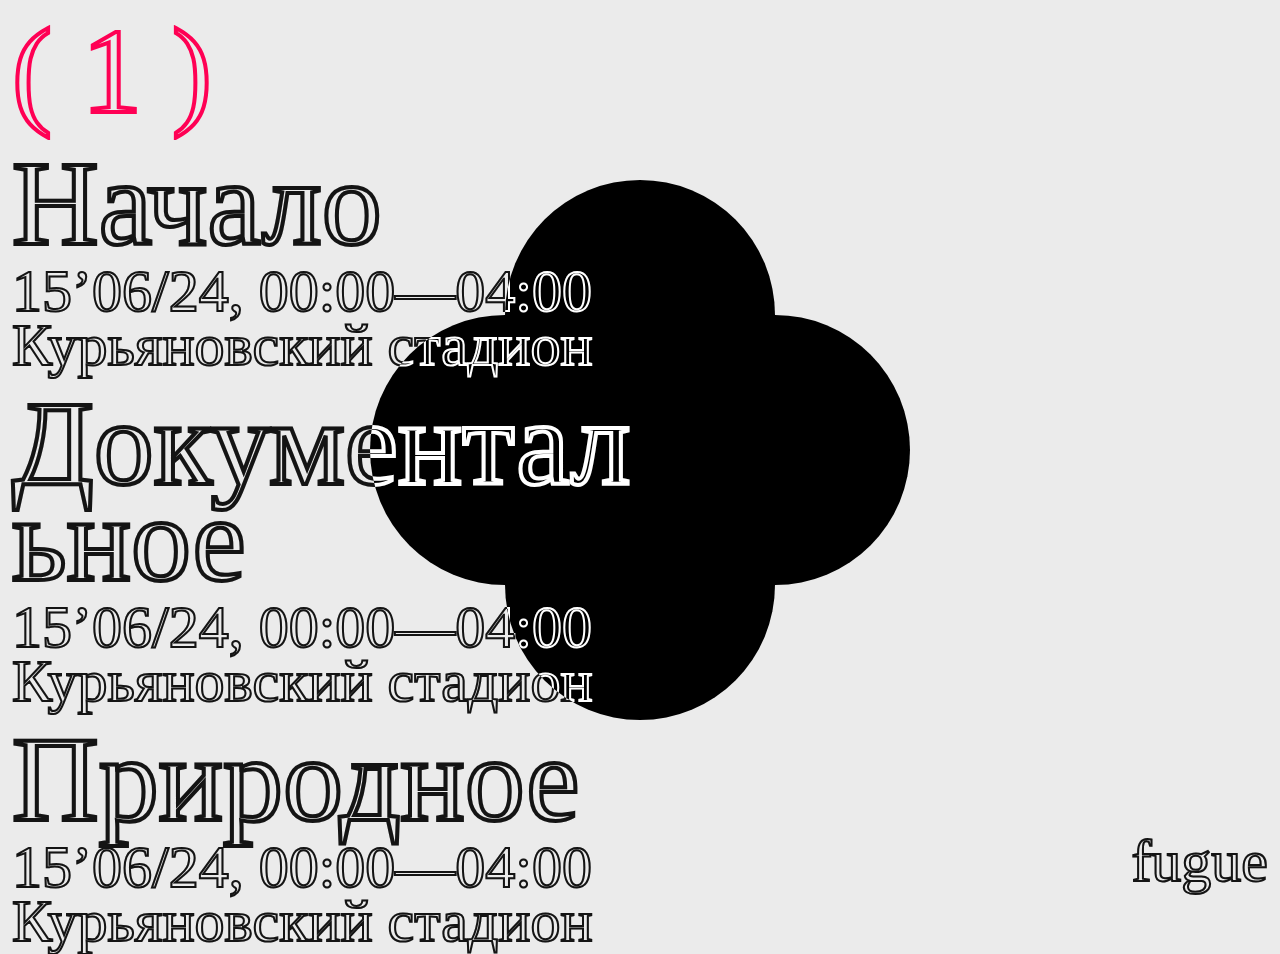
==== index.html @ 03c90821 "+" ====
<!DOCTYPE html>
<html lang="ru">

<head>
    <meta charset="UTF-8">
    <meta name="viewport" content="width=device-width, initial-scale=1.0">

    <title>Кинотеатр Fugue</title>

    <meta property="og:type" content="article">
    <meta property="og:title" content="Кинотеатр Fugue">
    <meta property="og:description"
        content="Луч проектора. Прохлада ночи. Кино. Спокойствие. Fugue — это ночной поп-ап кинотеатр визуального  (ненарративного, экспериментального) кино. Мы объединяем людей, любящих визуальное в искусстве.">

    <link rel="preconnect" href="https://fonts.googleapis.com">
    <link rel="preconnect" href="https://fonts.gstatic.com" crossorigin>
    <link href="https://fonts.googleapis.com/css2?family=Martian+Mono:wdth@87.5&display=swap" rel="stylesheet">
    <link rel="stylesheet" href="stylesheet/style.css">
    <script src="javascript/main.js" type="module" charset="UTF-8"></script>
</head>

<body>
    <div class="f-logo-p"></div>
    <div class="f-logo-p"></div>
    <div class="f-logo-p"></div>
    <div class="f-logo-p"></div>

    <a href="about.html" class="screening link">fugue</a>

    <div class="screenings-lists">
        <h1 class="scr-num screening">( 1 )</h1>
        <div id="nachalo" class="screening hover">
            <h1>Начало</h1>
            <p>15’06/24, 00:00—04:00
                Курьяновский стадион</p>
        </div>
        <div class="screening hover">
            <h1>Документальное</h1>
            <p>15’06/24, 00:00—04:00
                Курьяновский стадион</p>
        </div>
        <div class="screening hover">
            <h1>Природное</h1>
            <p>15’06/24, 00:00—04:00
                Курьяновский стадион</p>
        </div>
    </div>
    <div class="films-lists">
        <div id="film-nachalo" class="film-set">
            <div class="film">
                <h1 class="film-h1">
                    Диагональная симфония
                </h1>
                <p class="film-p">Автор: Викинг Эггелинг <br>
                    Год: 1921–1924 <br>
                    Время: 7 мин</p>
            </div>
            <div class="film">
                <h1 class="film-h1">
                    Ритм 21 </h1>
                <p class="film-p">Автор: Ханс Рихтер <br>Год: 1921 <br>
                    Время: 3 мин</p>
            </div>
            <div class="film">
                <h1 class="film-h1">
                    Игра света. Опус 1
                </h1>
                <p class="film-p">Автор: Вальтер Рутман <br>Год: 1921 <br>
                    Время: 11 мин</p>
            </div>
            <div class="film">
                <h1 class="film-h1">
                    Берлин. Симфония большого города
                </h1>
                <p class="film-p">Автор: Вальтер Рутман <br>Год: 1927 <br>
                    Время: 65 мин</p>
            </div>
            <div class="film">
                <h1 class="film-h1">
                    Механический балет
                </h1>
                <p class="film-p">Автор: Фернан Леже, Дадли Мёрфи <br>Год: 1924 <br>
                    Время: 12 мин</p>
            </div>
            <div class="film">
                <h1 class="film-h1">
                    Человек с киноаппаратом 
                </h1>
                <p class="film-p">Автор: Дзига Вертов <br>Год: 1929 <br>
                    Время: 68 мин</p>
            </div>
        </div>

    </div>
</body>

</html>
---- stylesheet/style.css ----
@import "reset.css";
@import "content.css";
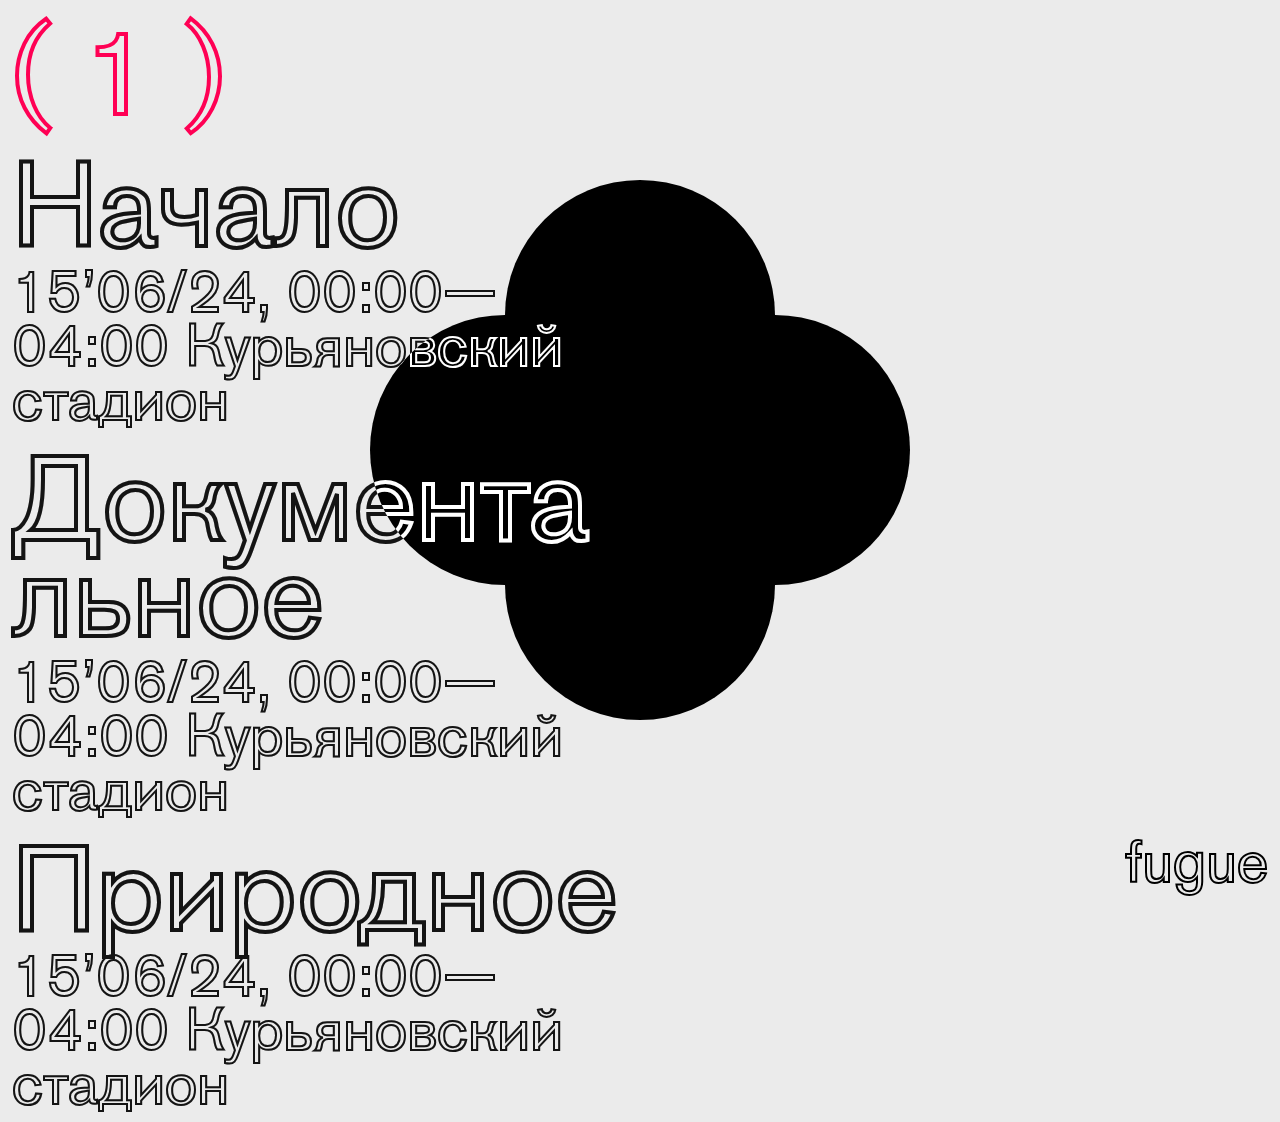
==== commit 81eb5216: "fixed safari support" ====
--- a/index.html
+++ b/index.html
@@ -25,7 +25,7 @@
     <div class="f-logo-p"></div>
     <div class="f-logo-p"></div>
 
-    <a href="about.html" class="screening link">fugue</a>
+    <a href="about.html" class="link">fugue</a>
 
     <div class="screenings-lists">
         <h1 class="scr-num screening">( 1 )</h1>
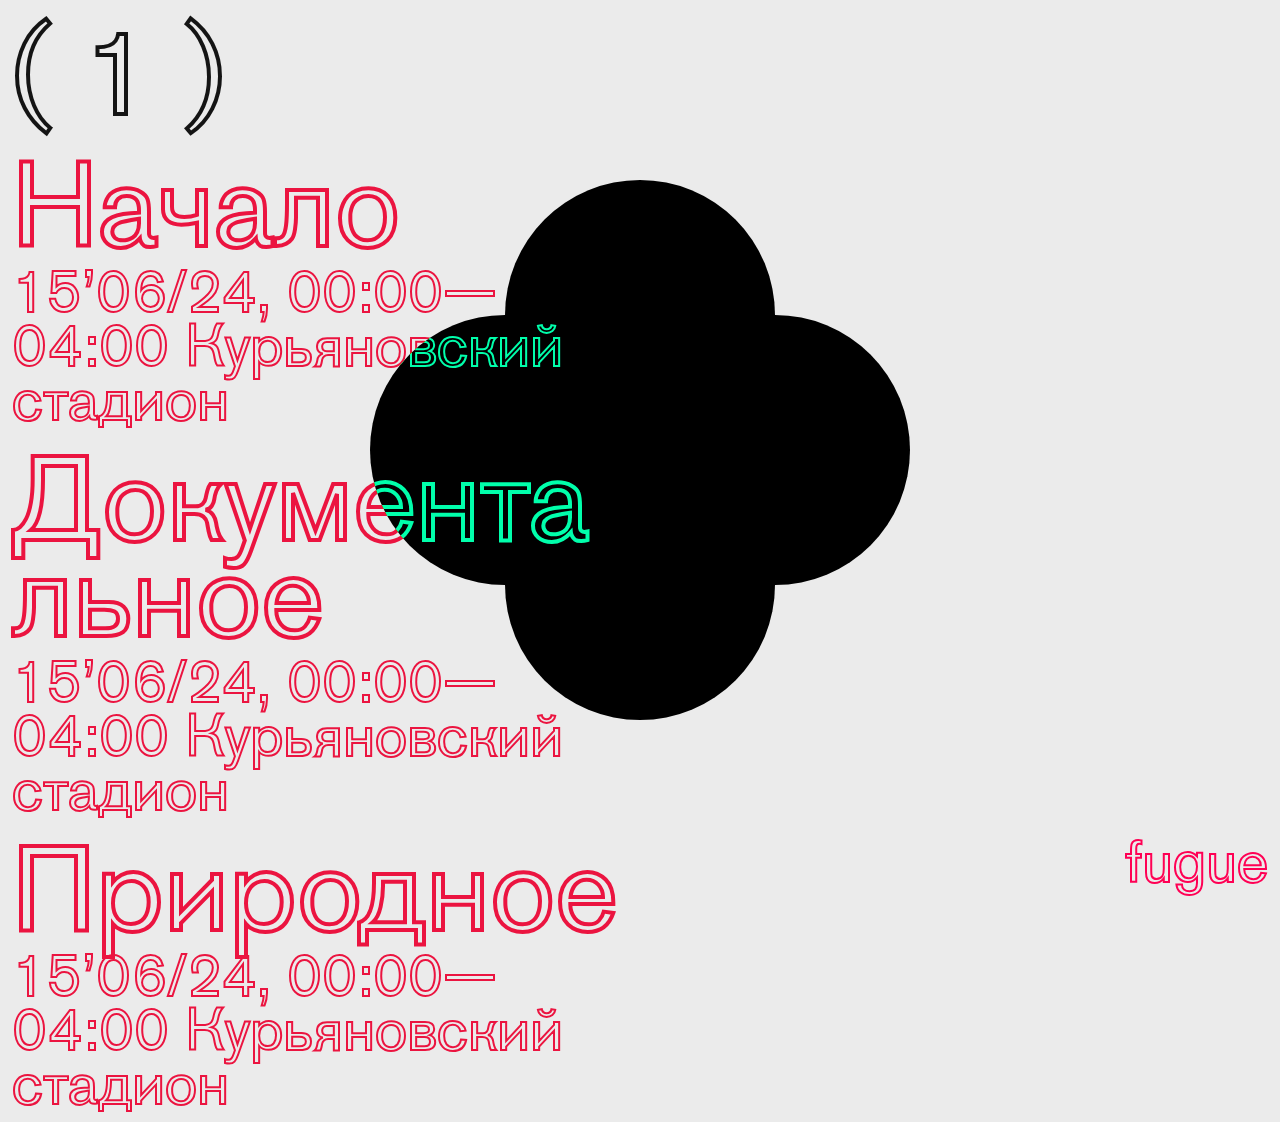
==== commit adfc13e9: "+favicon" ====
--- a/index.html
+++ b/index.html
@@ -7,6 +7,7 @@
 
     <title>Кинотеатр Fugue</title>
 
+    <link rel="icon" type="image/x-icon" href="/img/favicon.svg">
     <meta property="og:type" content="article">
     <meta property="og:title" content="Кинотеатр Fugue">
     <meta property="og:description"
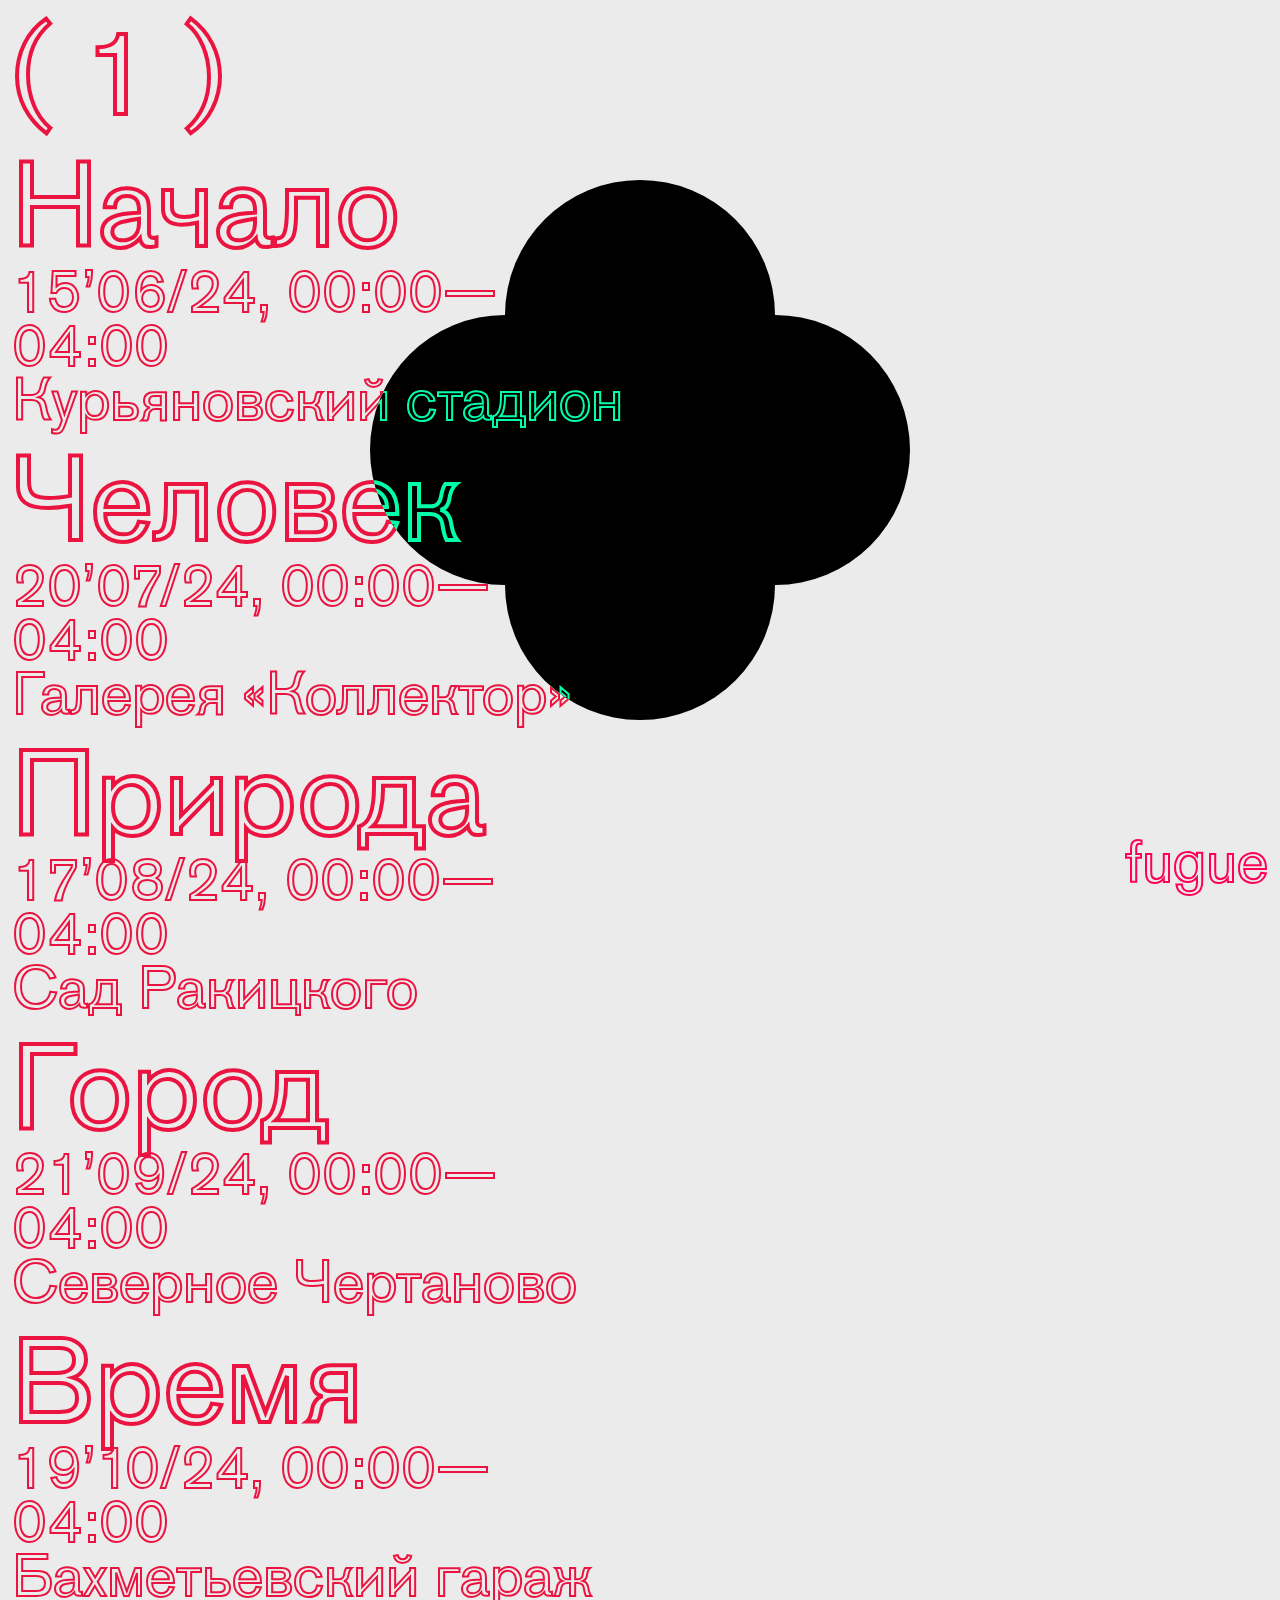
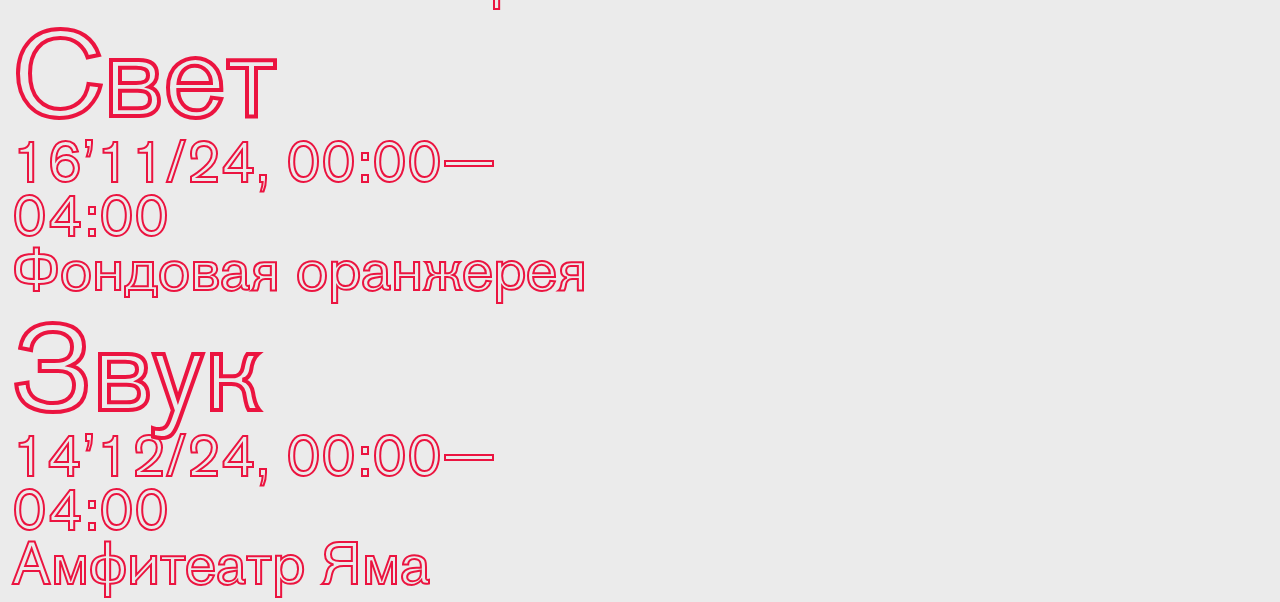
==== commit 294a8217: "updated text" ====
--- a/index.html
+++ b/index.html
@@ -7,7 +7,8 @@
 
     <title>Кинотеатр Fugue</title>
 
-    <link rel="icon" type="image/x-icon" href="/img/favicon.svg">
+    <link rel="icon" type="image/x-icon" href="img/favicon.png">
+
     <meta property="og:type" content="article">
     <meta property="og:title" content="Кинотеатр Fugue">
     <meta property="og:description"
@@ -32,18 +33,38 @@
         <h1 class="scr-num screening">( 1 )</h1>
         <div id="nachalo" class="screening hover">
             <h1>Начало</h1>
-            <p>15’06/24, 00:00—04:00
+            <p>15’06/24, 00:00—04:00 <br>
                 Курьяновский стадион</p>
         </div>
-        <div class="screening hover">
-            <h1>Документальное</h1>
-            <p>15’06/24, 00:00—04:00
-                Курьяновский стадион</p>
-        </div>
-        <div class="screening hover">
-            <h1>Природное</h1>
-            <p>15’06/24, 00:00—04:00
-                Курьяновский стадион</p>
+        <div id="human" class="screening hover">
+            <h1>Человек</h1>
+            <p>20’07/24, 00:00—04:00 <br>
+                Галерея «Коллектор»</p>
+        </div>
+        <div id="nature" class="screening hover">
+            <h1>Природа</h1>
+            <p>17’08/24, 00:00—04:00<br>
+                Сад Ракицкого</p>
+        </div>
+        <div id="city" class="screening hover">
+            <h1>Город</h1>
+            <p>21’09/24, 00:00—04:00<br>
+                Северное Чертаново</p>
+        </div>
+        <div id="time" class="screening hover">
+            <h1>Время</h1>
+            <p>19’10/24, 00:00—04:00<br>
+                Бахметьевский гараж</p>
+        </div>
+        <div id="light" class="screening hover">
+            <h1>Свет</h1>
+            <p>16’11/24, 00:00—04:00<br>
+                Фондовая оранжерея</p>
+        </div>
+        <div id="sound" class="screening hover">
+            <h1>Звук</h1>
+            <p>14’12/24, 00:00—04:00<br>
+                Амфитеатр Яма</p>
         </div>
     </div>
     <div class="films-lists">
@@ -52,46 +73,264 @@
                 <h1 class="film-h1">
                     Диагональная симфония
                 </h1>
-                <p class="film-p">Автор: Викинг Эггелинг <br>
-                    Год: 1921–1924 <br>
-                    Время: 7 мин</p>
+                <p class="film-p">Викинг Эггелинг, Германия <br>
+                    1921–1924 гг., 7 мин.</p>
             </div>
             <div class="film">
                 <h1 class="film-h1">
                     Ритм 21 </h1>
-                <p class="film-p">Автор: Ханс Рихтер <br>Год: 1921 <br>
-                    Время: 3 мин</p>
+                <p class="film-p">Ханс Рихтер, Германия <br>1921 г., 3 мин.</p>
             </div>
             <div class="film">
                 <h1 class="film-h1">
                     Игра света. Опус 1
                 </h1>
-                <p class="film-p">Автор: Вальтер Рутман <br>Год: 1921 <br>
-                    Время: 11 мин</p>
+                <p class="film-p">Автор: Вальтер Рутман, Германия <br>1921 г., 11 мин</p>
             </div>
             <div class="film">
                 <h1 class="film-h1">
                     Берлин. Симфония большого города
                 </h1>
-                <p class="film-p">Автор: Вальтер Рутман <br>Год: 1927 <br>
-                    Время: 65 мин</p>
+                <p class="film-p">Автор: Вальтер Рутман, Германия <br>1927 г., 65 мин</p>
             </div>
             <div class="film">
                 <h1 class="film-h1">
                     Механический балет
                 </h1>
-                <p class="film-p">Автор: Фернан Леже, Дадли Мёрфи <br>Год: 1924 <br>
-                    Время: 12 мин</p>
+                <p class="film-p">Фернан Леже и Дадли Мёрфи, Франция<br>1924 г., 12 мин</p>
             </div>
             <div class="film">
                 <h1 class="film-h1">
                     Человек с киноаппаратом 
                 </h1>
-                <p class="film-p">Автор: Дзига Вертов <br>Год: 1929 <br>
-                    Время: 68 мин</p>
-            </div>
-        </div>
-
+                <p class="film-p">Дзига Вертов, СССР <br>1929 г., 68 мин.</p>
+            </div>
+        </div>
+        <div id="film-human" class="film-set">
+            <div class="film">
+                <h1 class="film-h1">
+                    Синий
+                </h1>
+                <p class="film-p">Апичатпонг Вирасетакул, Тайланд<br> 2018 г., 12 мин.</p>
+            </div>
+            <div class="film">
+                <h1 class="film-h1">
+                    backflip
+                </h1>
+                <p class="film-p">Никита Диакур, Германия<br> 2022 г., 12 мин.</p>
+            </div>
+            <div class="film">
+                <h1 class="film-h1">
+                    Внутри и снаружи
+                </h1>
+                <p class="film-p">Лоуренс Абу Хамдан, Германия<br>2018г., 21 мин.</p>
+            </div>
+            <div class="film">
+                <h1 class="film-h1">
+                    Фестиваль
+                </h1>
+                <p class="film-p">Никита Диакур, Германия<br> 2018 г., 3 мин.</p>
+            </div>
+            <div class="film">
+                <h1 class="film-h1">
+                    Сценарий трансформации
+                </h1>
+                <p class="film-p">Клеменс фон Ведемаер, Германия<br> 2020 г., 20 мин.</p>
+            </div>
+            <div class="film">
+                <h1 class="film-h1">
+                    После дефицита
+                </h1>
+                <p class="film-p">Бахар Нуризадэ, Швейцария<br> 2018 г., 32 мин.</p>
+            </div>
+        </div>
+        <div id="film-nature" class="film-set">
+            <div class="film">
+                <h1 class="film-h1">
+                    О. А.
+                </h1>
+                <p class="film-p">Ярослав Кириченко, Россия<br> 2023 г., 7 мин.</p>
+            </div>
+            <div class="film">
+                <h1 class="film-h1">
+                    Пустошь № 3: Луны, сыновья </h1>
+                <p class="film-p">Джоди Мак, США<br> 2021 г., 5 мин.</p>
+            </div>
+            <div class="film">
+                <h1 class="film-h1">
+                    Редут
+                </h1>
+                <p class="film-p">Мэтью Барни, США<br>2019г., 134 мин.</p>
+            </div>
+            <div class="film">
+                <h1 class="film-h1">
+                    Утро
+                </h1>
+                <p class="film-p">Леонид Харламов, Германия<br> 2020 г., 3 мин.</p>
+            </div>
+            <div class="film">
+                <h1 class="film-h1">
+                    earthearthearth
+                </h1>
+                <p class="film-p">Даити Саито, Канада<br> 2021 г., 30 мин.</p>
+            </div>
+            <div class="film">
+                <h1 class="film-h1">
+                    Рассвет обезьян
+                </h1>
+                <p class="film-p">Мираи Мидзуэ, Япония<br>2021 г., 4 мин.</p>
+            </div>
+            <div class="film">
+                <h1 class="film-h1">
+                    13
+                </h1>
+                <p class="film-p">Синья Исобэ, Япония <br> 2020 г., 11 мин.</p>
+            </div>
+        </div>
+        <div id="film-time" class="film-set">
+            <div class="film">
+                <h1 class="film-h1">
+                    Разбирая секунду
+                </h1>
+                <p class="film-p">Маша Логвинова, Россия<br> 2021 г., 2 мин.</p>
+            </div>
+            <div class="film">
+                <h1 class="film-h1">
+                    Неудавшаяся пустота. Время</h1>
+                <p class="film-p">Мика Таанила, Финляндия<br> 2020 г., 14 мин.</p>
+            </div>
+            <div class="film">
+                <h1 class="film-h1">
+                    Зеленые мысли
+                </h1>
+                <p class="film-p">Уильям Хун-Сяо Вэй, Великобритания<br>2020 г., 28 мин.</p>
+            </div>
+            <div class="film">
+                <h1 class="film-h1">
+                    Операция Перекрёсток
+                </h1>
+                <p class="film-p">Брюс Коннер, США<br>1976 г., 37 мин.</p>
+            </div>
+            <div class="film">
+                <h1 class="film-h1">
+                    In Ictu Oculi
+                </h1>
+                <p class="film-p">Хорхе Монео Кинтана, Испания<br> 2020 г., 15 мин.</p>
+            </div>
+            <div class="film">
+                <h1 class="film-h1">
+                    Носители памяти
+                </h1>
+                <p class="film-p">Мигле Крижинаускайте-Бернотене, Литва<br> 2020 г., 13 мин.</p>
+            </div>
+        </div>
+        <div id="film-light" class="film-set">
+            <div class="film">
+                <h1 class="film-h1">
+                    Что-то между нами
+                </h1>
+                <p class="film-p">Джоди Мак, США<br> 2015 г., 10 мин.</p>
+            </div>
+            <div class="film">
+                <h1 class="film-h1">
+                    Тоналли</h1>
+                <p class="film-p">Коллектив «Невесомые», Мексика<br> 2021 г., 16 мин.</p>
+            </div>
+            <div class="film">
+                <h1 class="film-h1">
+                    Пусть сияет твой свет
+                </h1>
+                <p class="film-p">Джоди Мак, США<br>2013 г., 3 мин.</p>
+            </div>
+            <div class="film">
+                <h1 class="film-h1">
+                    Umbra
+                </h1>
+                <p class="film-p">Флориан Фишер и Иоганн Крель, Германия<br>2019 г., 20 мин.</p>
+            </div>
+            <div class="film">
+                <h1 class="film-h1">
+                    Прожить однажды, увидеть во сне дважды
+                </h1>
+                <p class="film-p">Райнер Кольбергер, Австрия<br> 2019 г., 28 мин.</p>
+            </div>
+        </div>
+        <div id="film-sound" class="film-set">
+            <div class="film">
+                <h1 class="film-h1">
+                    Альтиплано
+                </h1>
+                <p class="film-p">Малена Cлам, Канада<br> 2018 г., 16 мин.</p>
+            </div>
+            <div class="film">
+                <h1 class="film-h1">
+                    Морская звезда
+                </h1>
+                <p class="film-p">Майя Швейцер, Германия<br> 2019 г., 11 мин.</p>
+            </div>
+            <div class="film">
+                <h1 class="film-h1">
+                    На горизонте
+                </h1>
+                <p class="film-p">Мануэль Кнапп и Такаши Макино, Австрия и Япония<br>2018 г., 30 мин.</p>
+            </div>
+            <div class="film">
+                <h1 class="film-h1">
+                    Гора Равнина Гора
+                </h1>
+                <p class="film-p">Ю Араки и Дэниел Джакоби, Испания<br>2018 г., 21 мин.</p>
+            </div>
+            <div class="film">
+                <h1 class="film-h1">
+                    Наше путешествие в Африку
+                </h1>
+                <p class="film-p">Петер Кубелки, Австрия<br> 1966 г., 12 мин.</p>
+            </div>
+            <div class="film">
+                <h1 class="film-h1">
+                    Акустический дрейф
+                </h1>
+                <p class="film-p">Стефано Канапа, Франция<br> 2019 г., 8 мин.</p>
+            </div>
+        </div>
+        <div id="film-city" class="film-set">
+            <div class="film">
+                <h1 class="film-h1">
+                    Гимны Московии
+                </h1>
+                <p class="film-p">Дмитрий Венков, Россия<br> 2018 г., 14 мин.</p>
+            </div>
+            <div class="film">
+                <h1 class="film-h1">
+                    Улица Кастро
+                </h1>
+                <p class="film-p">Брюс Бейли, США<br> 1966 г., 10 мин.</p>
+            </div>
+            <div class="film">
+                <h1 class="film-h1">
+                    Бездыханные животные
+                </h1>
+                <p class="film-p">Лей Лей, США<br>2019 г., 68 мин.</p>
+            </div>
+            <div class="film">
+                <h1 class="film-h1">
+                    Чиё
+                </h1>
+                <p class="film-p">Тиэми Симада, Япония<br>2019 г., 12 мин.</p>
+            </div>
+            <div class="film">
+                <h1 class="film-h1">
+                    Прошедшее совершенное
+                </h1>
+                <p class="film-p">Жорж Жакоме, Португалия<br> 2018 г., 23 мин.</p>
+            </div>
+            <div class="film">
+                <h1 class="film-h1">
+                    Следы
+                </h1>
+                <p class="film-p">Ван Бин, Франция<br> 2018 г., 28 мин.</p>
+            </div>
+        </div>
     </div>
 </body>
 
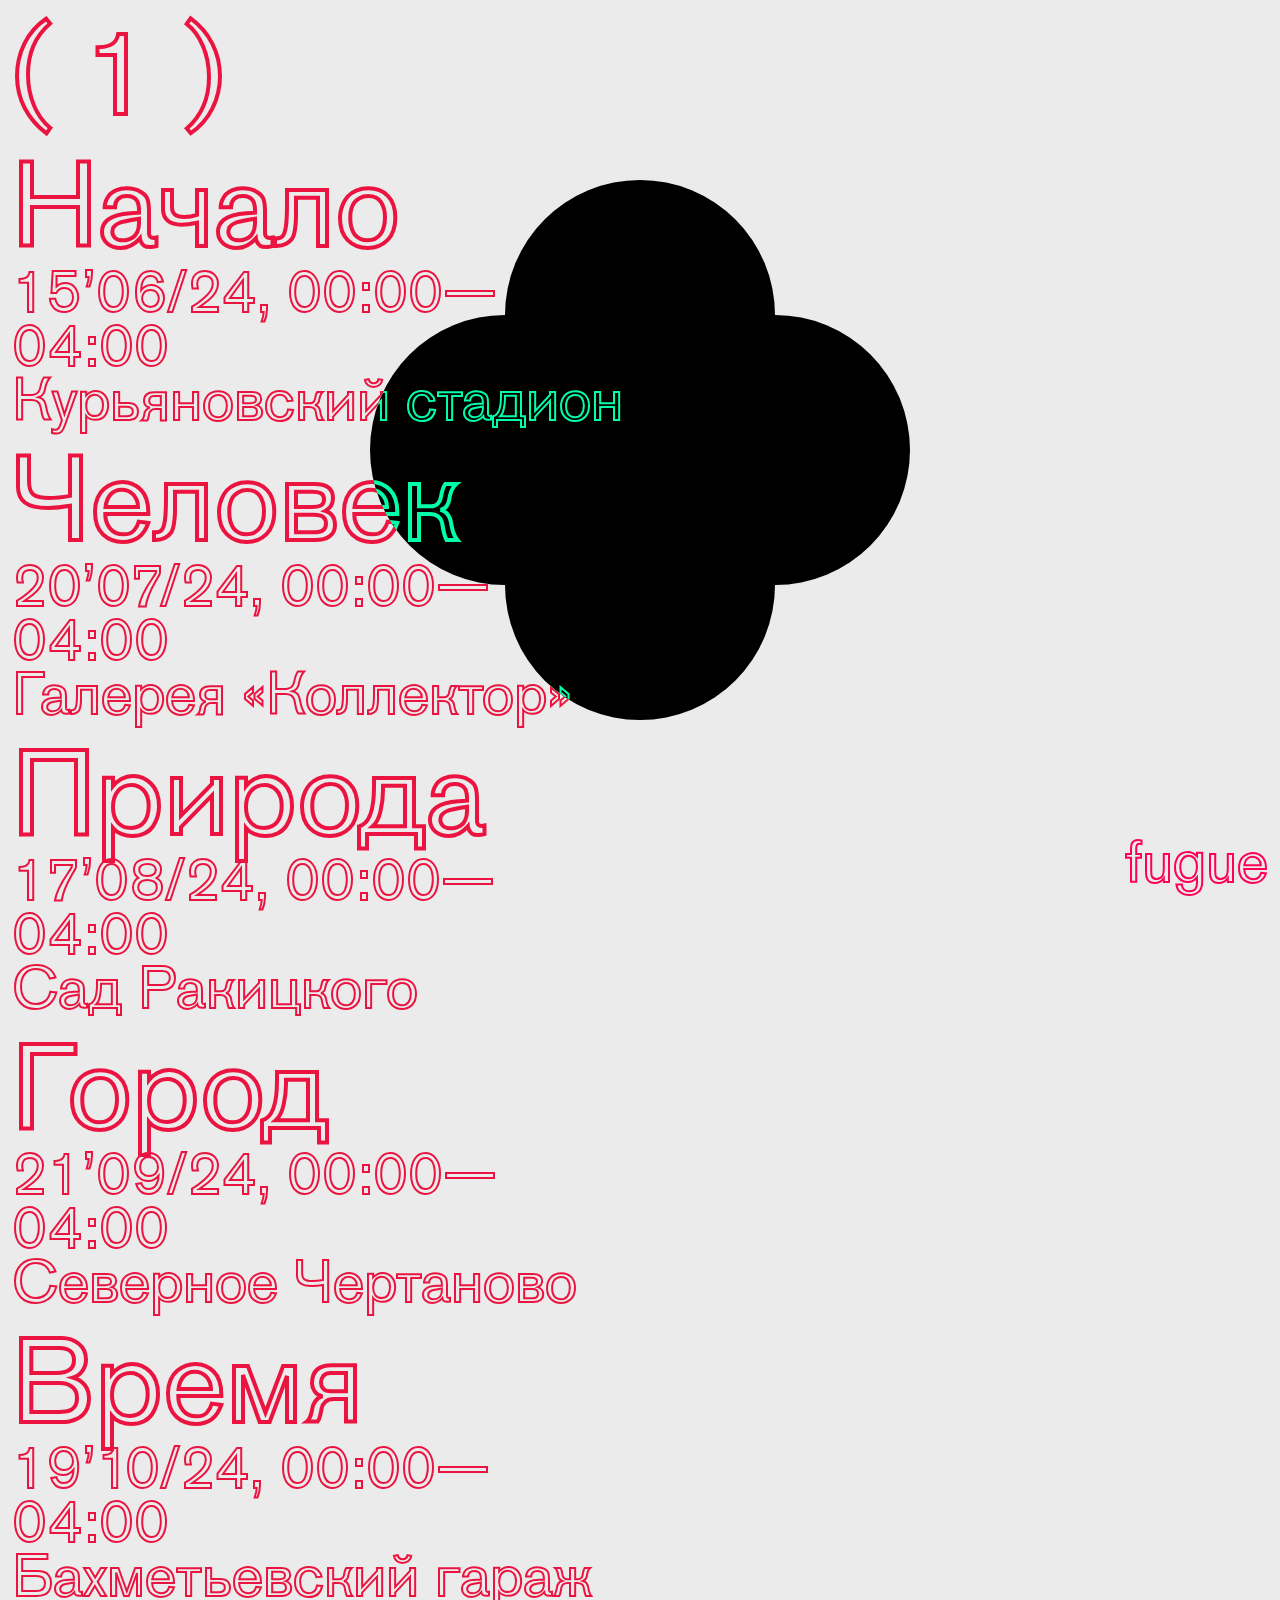
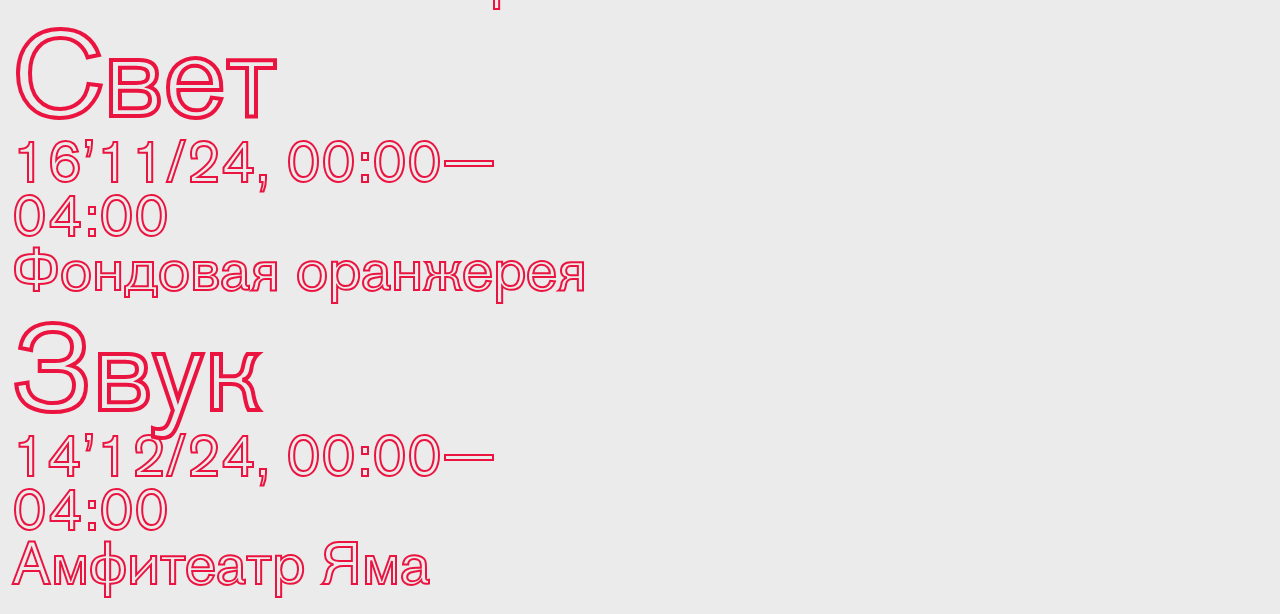
==== commit dbcb3d1f: "screening list fix" ====
--- a/index.html
+++ b/index.html
@@ -74,7 +74,7 @@
                     Диагональная симфония
                 </h1>
                 <p class="film-p">Викинг Эггелинг, Германия <br>
-                    1921–1924 гг., 7 мин.</p>
+                    1924 г., 7 мин.</p>
             </div>
             <div class="film">
                 <h1 class="film-h1">
@@ -101,7 +101,7 @@
             </div>
             <div class="film">
                 <h1 class="film-h1">
-                    Человек с киноаппаратом 
+                    Человек с киноаппаратом
                 </h1>
                 <p class="film-p">Дзига Вертов, СССР <br>1929 г., 68 мин.</p>
             </div>
@@ -115,7 +115,7 @@
             </div>
             <div class="film">
                 <h1 class="film-h1">
-                    backflip
+                    Backflip
                 </h1>
                 <p class="film-p">Никита Диакур, Германия<br> 2022 г., 12 мин.</p>
             </div>
@@ -170,7 +170,7 @@
             </div>
             <div class="film">
                 <h1 class="film-h1">
-                    earthearthearth
+                    Earthearthearth
                 </h1>
                 <p class="film-p">Даити Саито, Канада<br> 2021 г., 30 мин.</p>
             </div>
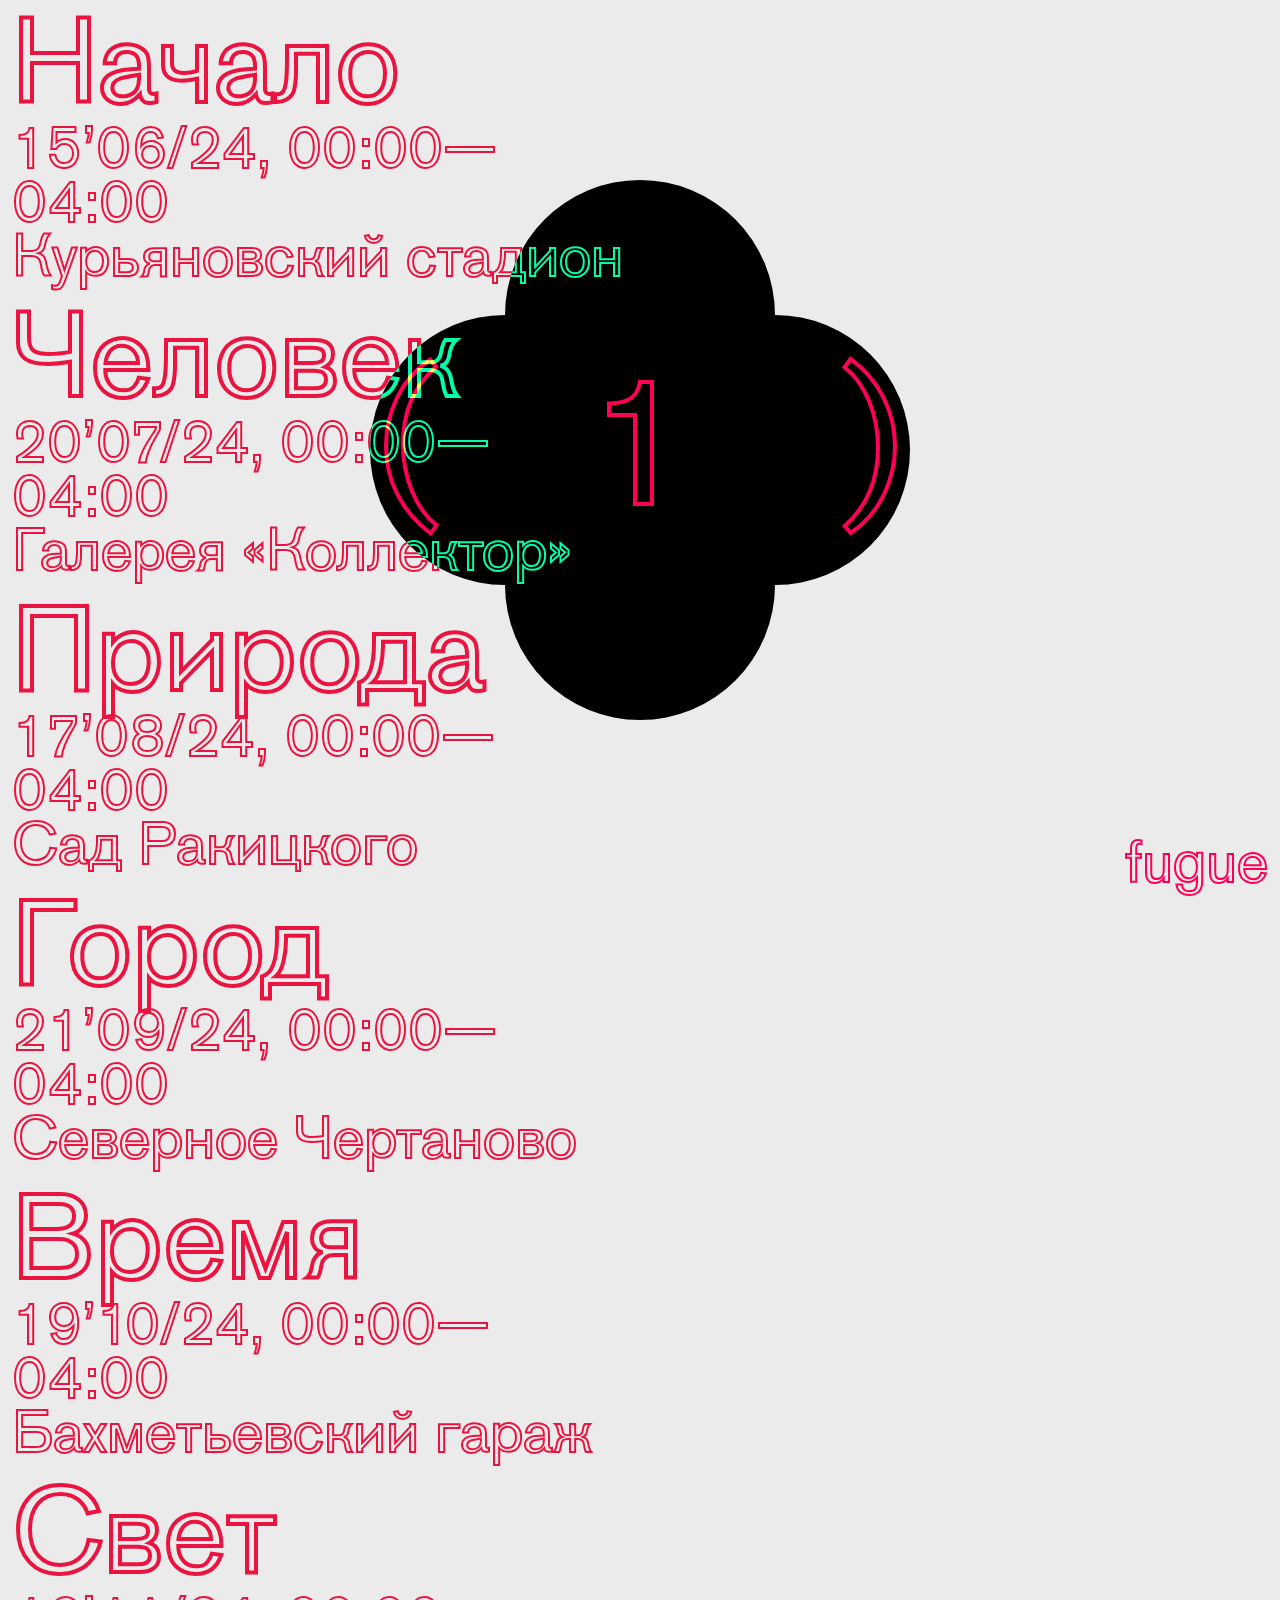
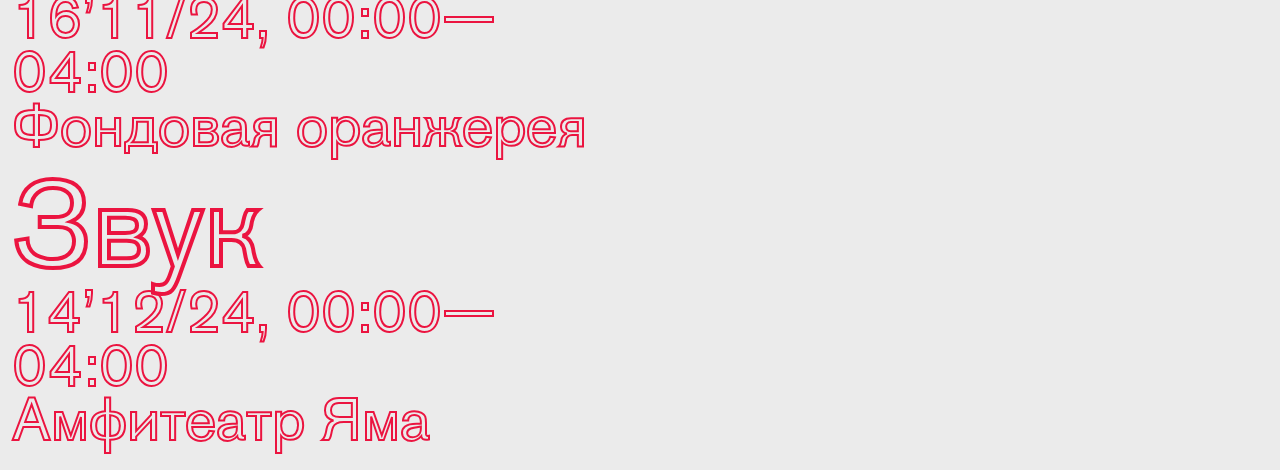
==== commit af514a2e: "change number" ====
--- a/index.html
+++ b/index.html
@@ -26,11 +26,16 @@
     <div class="f-logo-p"></div>
     <div class="f-logo-p"></div>
     <div class="f-logo-p"></div>
+    <div class="scr-num-cont">
+        <h1 class="scr-num ">(</h1>
+        <h1 class="scr-num ">1</h1>
+        <h1 class="scr-num ">)</h1>
+    </div>
+
 
     <a href="about.html" class="link">fugue</a>
 
     <div class="screenings-lists">
-        <h1 class="scr-num screening">( 1 )</h1>
         <div id="nachalo" class="screening hover">
             <h1>Начало</h1>
             <p>15’06/24, 00:00—04:00 <br>
